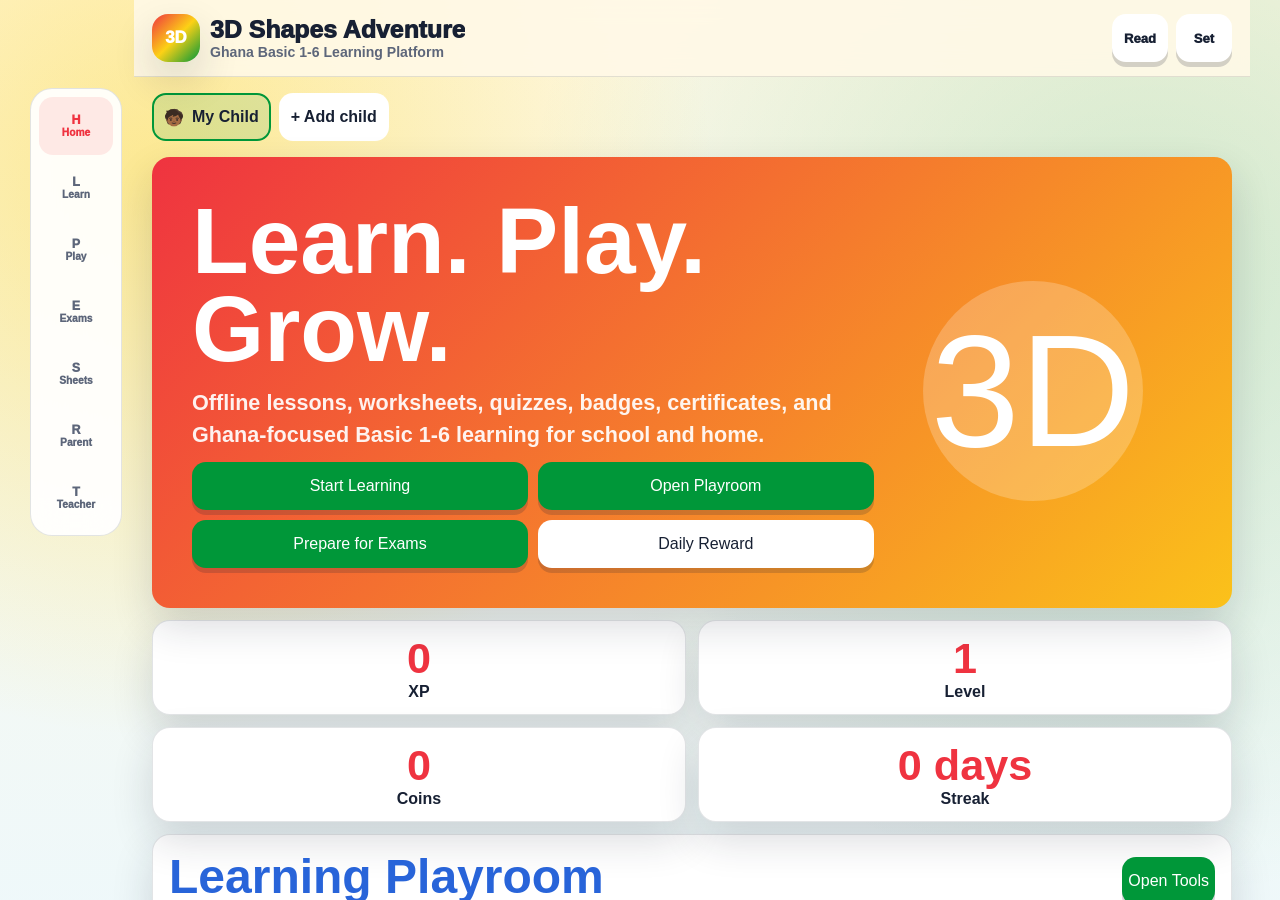
==== reset-cache.html @ 96acb21d "Update iPad-ready learning app" ====
<!DOCTYPE html>
<html lang="en">
<head>
  <meta charset="UTF-8" />
  <meta name="viewport" content="width=device-width, initial-scale=1.0" />
  <title>Reset 3D Shapes Adventure</title>
  <style>
    body {
      display: grid;
      min-height: 100vh;
      margin: 0;
      place-items: center;
      background: linear-gradient(135deg, #ffe66d, #dff7e7);
      color: #172033;
      font-family: Arial, sans-serif;
      text-align: center;
    }

    main {
      width: min(92vw, 520px);
      padding: 28px;
      border-radius: 24px;
      background: #fff;
      box-shadow: 0 20px 50px rgba(23, 32, 51, 0.18);
    }

    h1 {
      margin-top: 0;
      font-size: 2rem;
    }

    p {
      font-size: 1.1rem;
      line-height: 1.5;
    }

    a {
      display: inline-block;
      margin-top: 18px;
      padding: 14px 22px;
      border-radius: 18px;
      background: #009739;
      color: white;
      font-weight: 900;
      text-decoration: none;
    }
  </style>
</head>
<body>
  <main>
    <h1>Refreshing App</h1>
    <p id="status">Clearing the old offline copy so the clean version can load.</p>
    <a href="index.html?v=20260722-self-taught-lessons">Open App</a>
  </main>
  <script>
    async function resetAppCache() {
      try {
        if ("serviceWorker" in navigator) {
          const registrations = await navigator.serviceWorker.getRegistrations();
          await Promise.all(registrations.map((registration) => registration.unregister()));
        }

        if ("caches" in window) {
          const names = await caches.keys();
          await Promise.all(names.map((name) => caches.delete(name)));
        }

        document.getElementById("status").textContent = "Done. Opening the clean version now.";
      } catch (error) {
        document.getElementById("status").textContent = "Cache reset finished. Open the app again.";
      }

      setTimeout(() => {
        window.location.href = "index.html?v=20260722-self-taught-lessons";
      }, 900);
    }

    resetAppCache();
  </script>
</body>
</html>
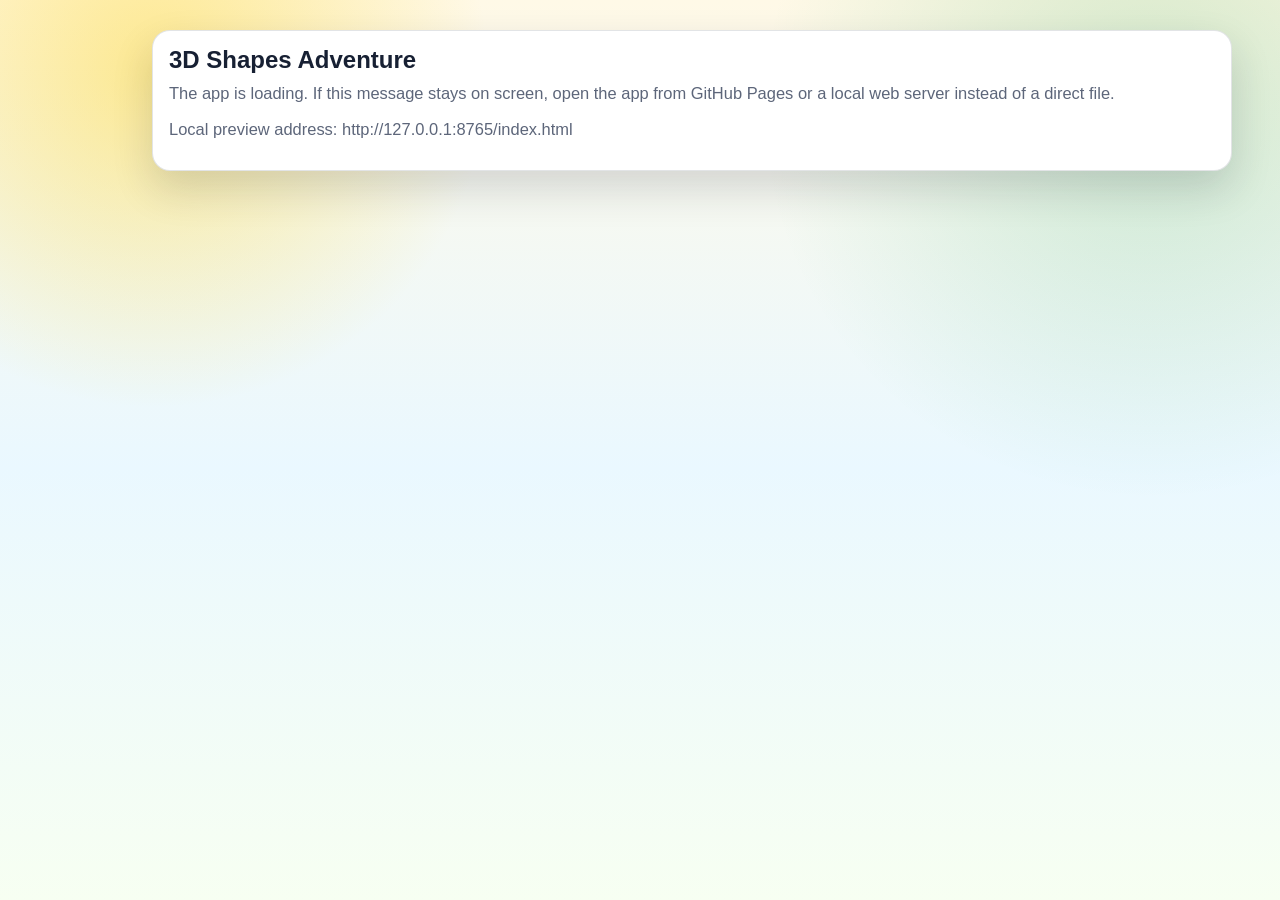
==== commit 92e13a1b: "Add focused subject view and writing tracing practice" ====
--- a/reset-cache.html
+++ b/reset-cache.html
@@ -50,7 +50,7 @@
   <main>
     <h1>Refreshing App</h1>
     <p id="status">Clearing the old offline copy so the clean version can load.</p>
-    <a href="index.html?v=20260722-self-taught-lessons">Open App</a>
+    <a href="index.html?v=20260723-writing-subject-view">Open App</a>
   </main>
   <script>
     async function resetAppCache() {
@@ -71,7 +71,7 @@
       }
 
       setTimeout(() => {
-        window.location.href = "index.html?v=20260722-self-taught-lessons";
+        window.location.href = "index.html?v=20260723-writing-subject-view";
       }, 900);
     }
 
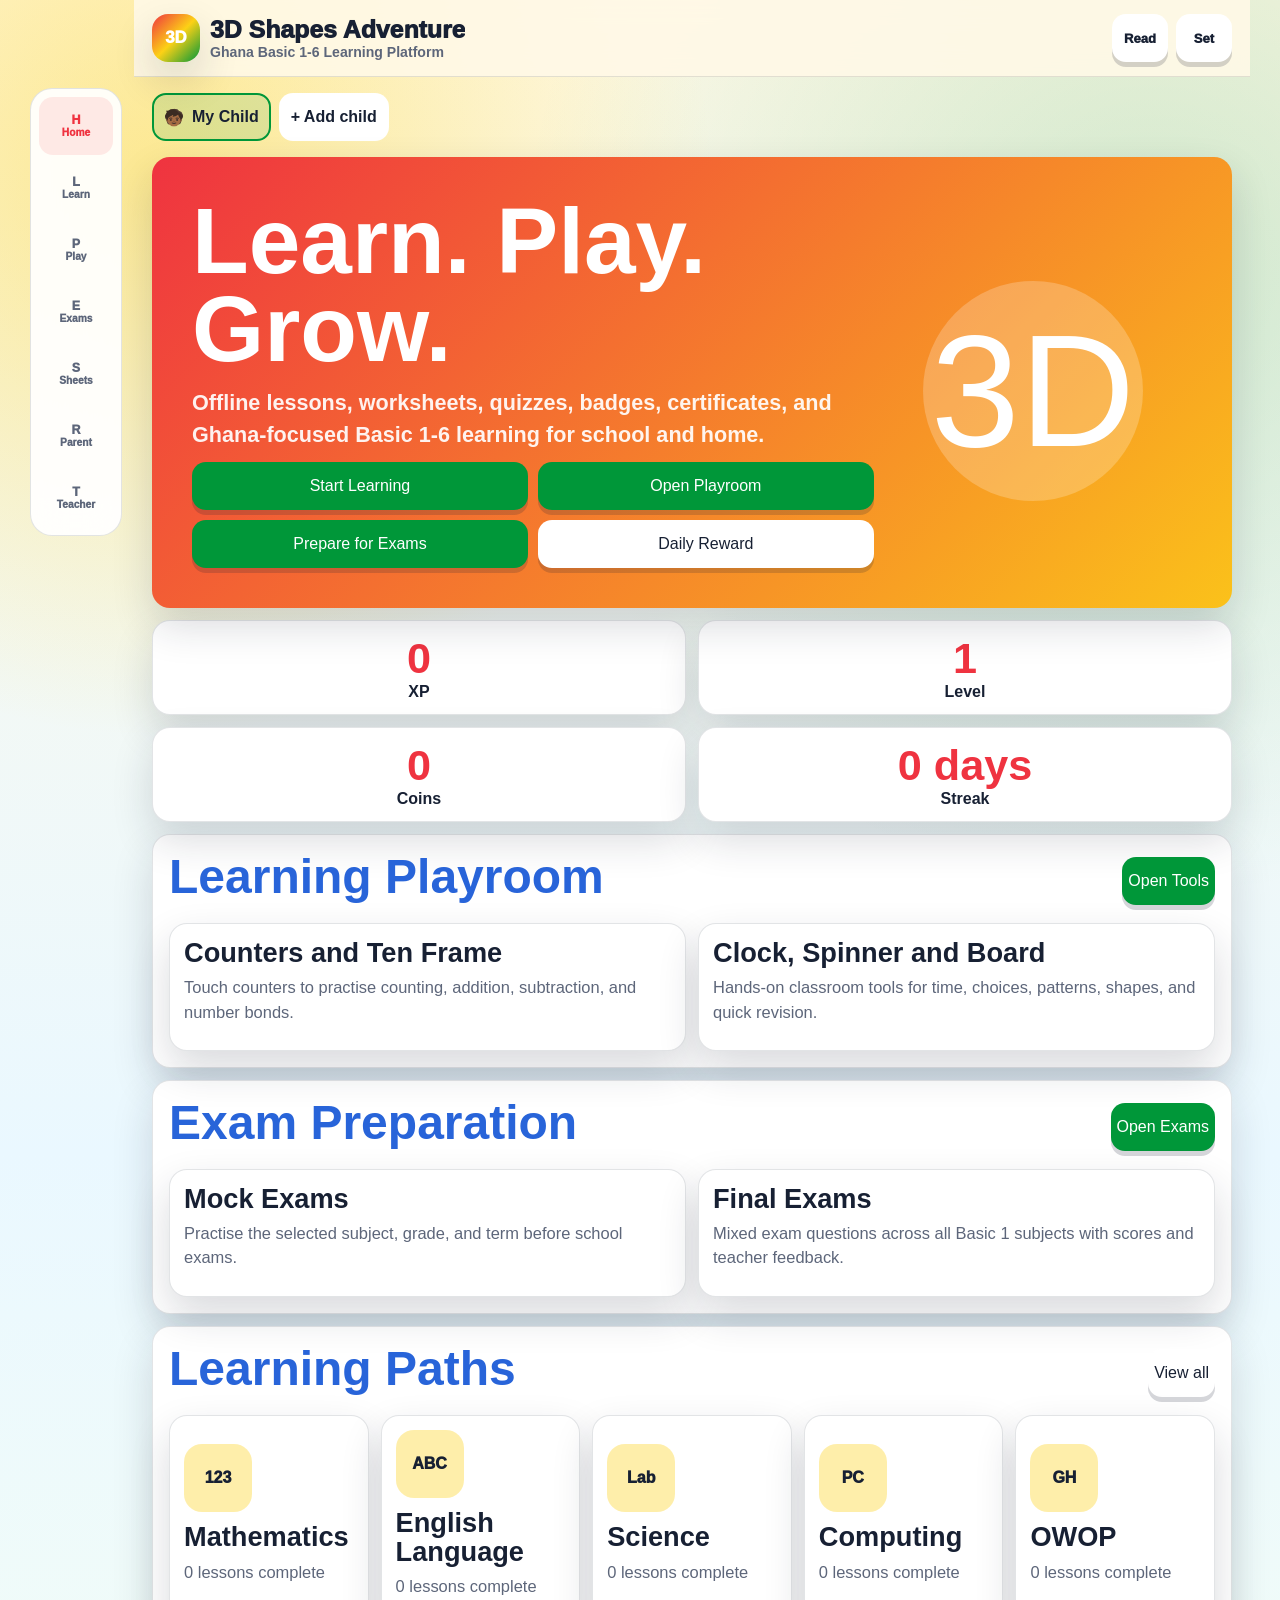
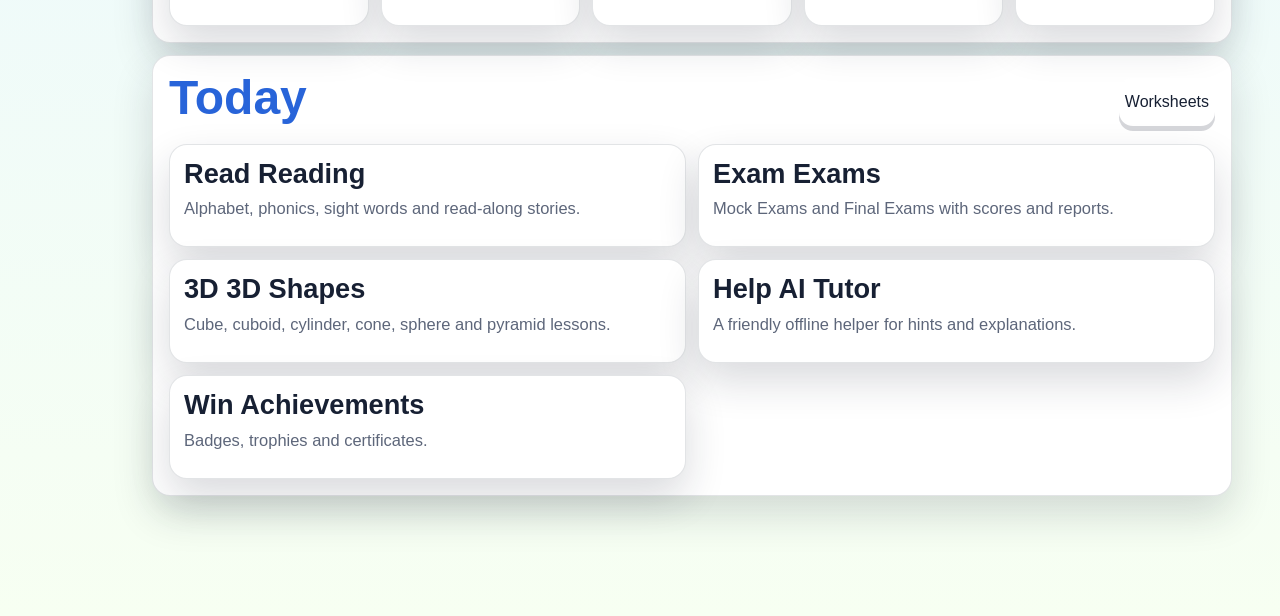
==== commit 269a234f: "Add real finger tracing canvas" ====
--- a/reset-cache.html
+++ b/reset-cache.html
@@ -50,7 +50,7 @@
   <main>
     <h1>Refreshing App</h1>
     <p id="status">Clearing the old offline copy so the clean version can load.</p>
-    <a href="index.html?v=20260723-writing-subject-view">Open App</a>
+    <a href="index.html?v=20260723-finger-tracing">Open App</a>
   </main>
   <script>
     async function resetAppCache() {
@@ -71,7 +71,7 @@
       }
 
       setTimeout(() => {
-        window.location.href = "index.html?v=20260723-writing-subject-view";
+        window.location.href = "index.html?v=20260723-finger-tracing";
       }, 900);
     }
 
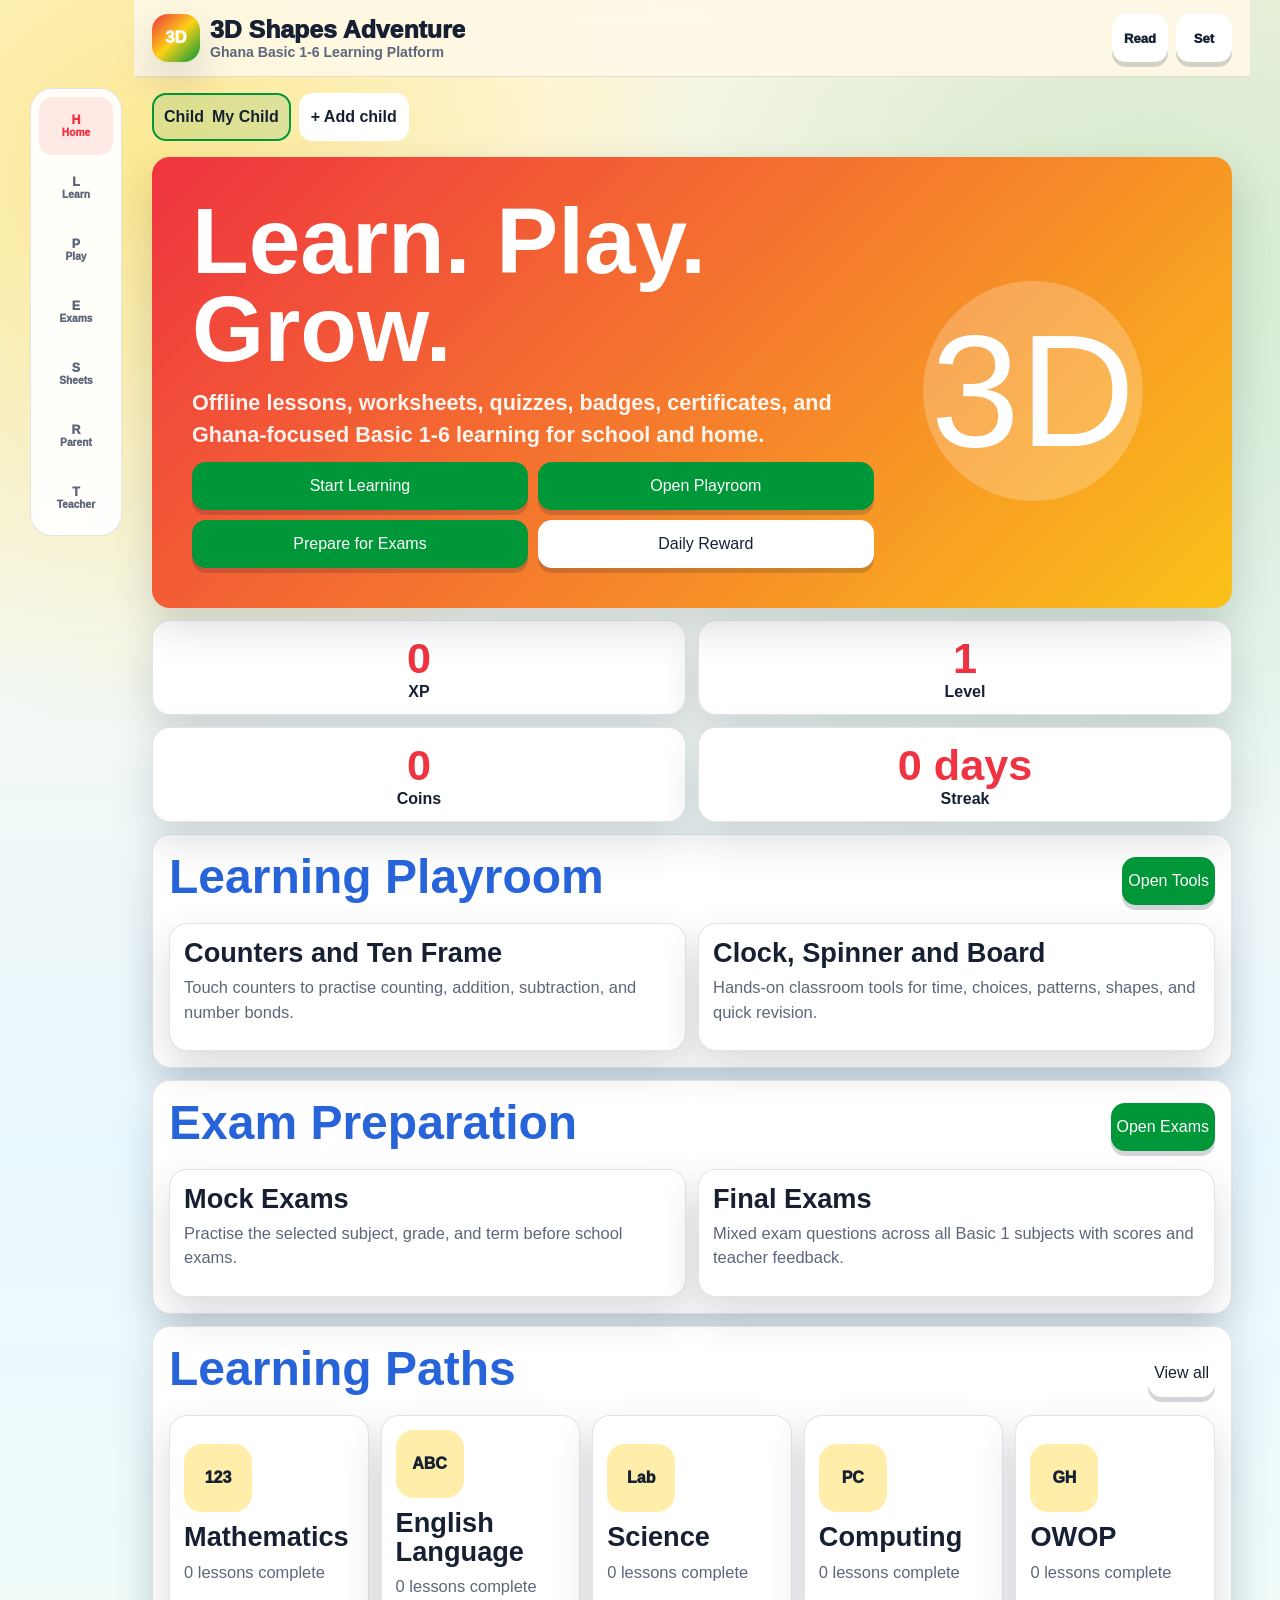
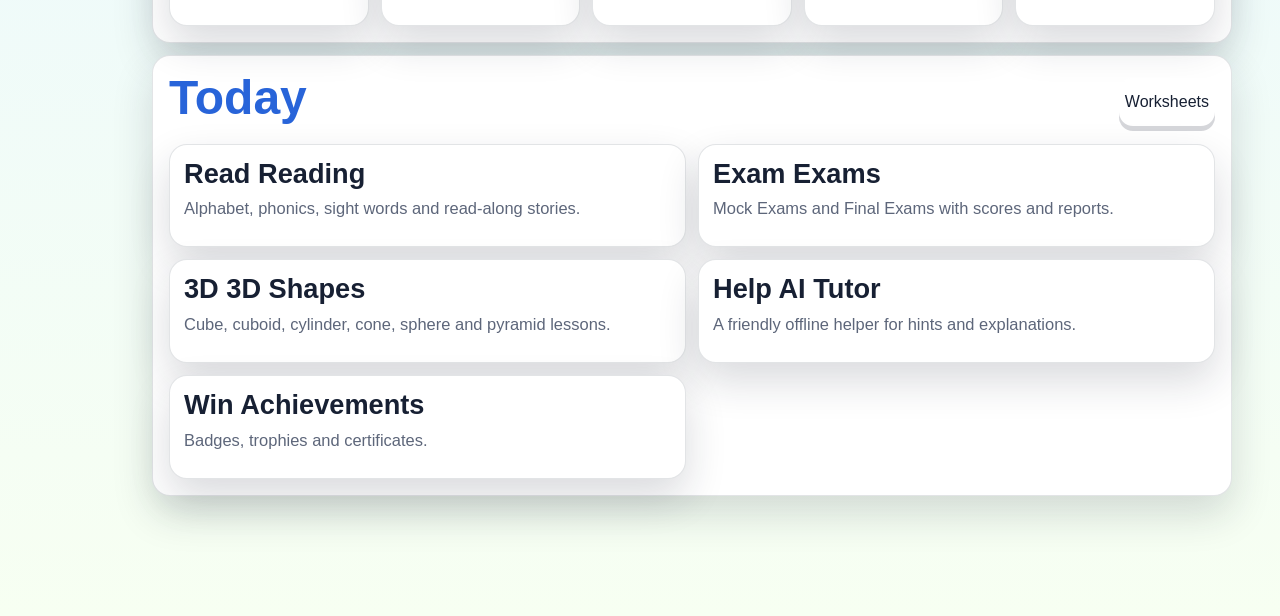
==== commit ab4b3185: "Improve iPad Air compatibility" ====
--- a/reset-cache.html
+++ b/reset-cache.html
@@ -50,7 +50,7 @@
   <main>
     <h1>Refreshing App</h1>
     <p id="status">Clearing the old offline copy so the clean version can load.</p>
-    <a href="index.html?v=20260723-finger-tracing">Open App</a>
+    <a href="index.html?v=20260723-ipad-air-compatible">Open App</a>
   </main>
   <script>
     async function resetAppCache() {
@@ -71,7 +71,7 @@
       }
 
       setTimeout(() => {
-        window.location.href = "index.html?v=20260723-finger-tracing";
+        window.location.href = "index.html?v=20260723-ipad-air-compatible";
       }, 900);
     }
 
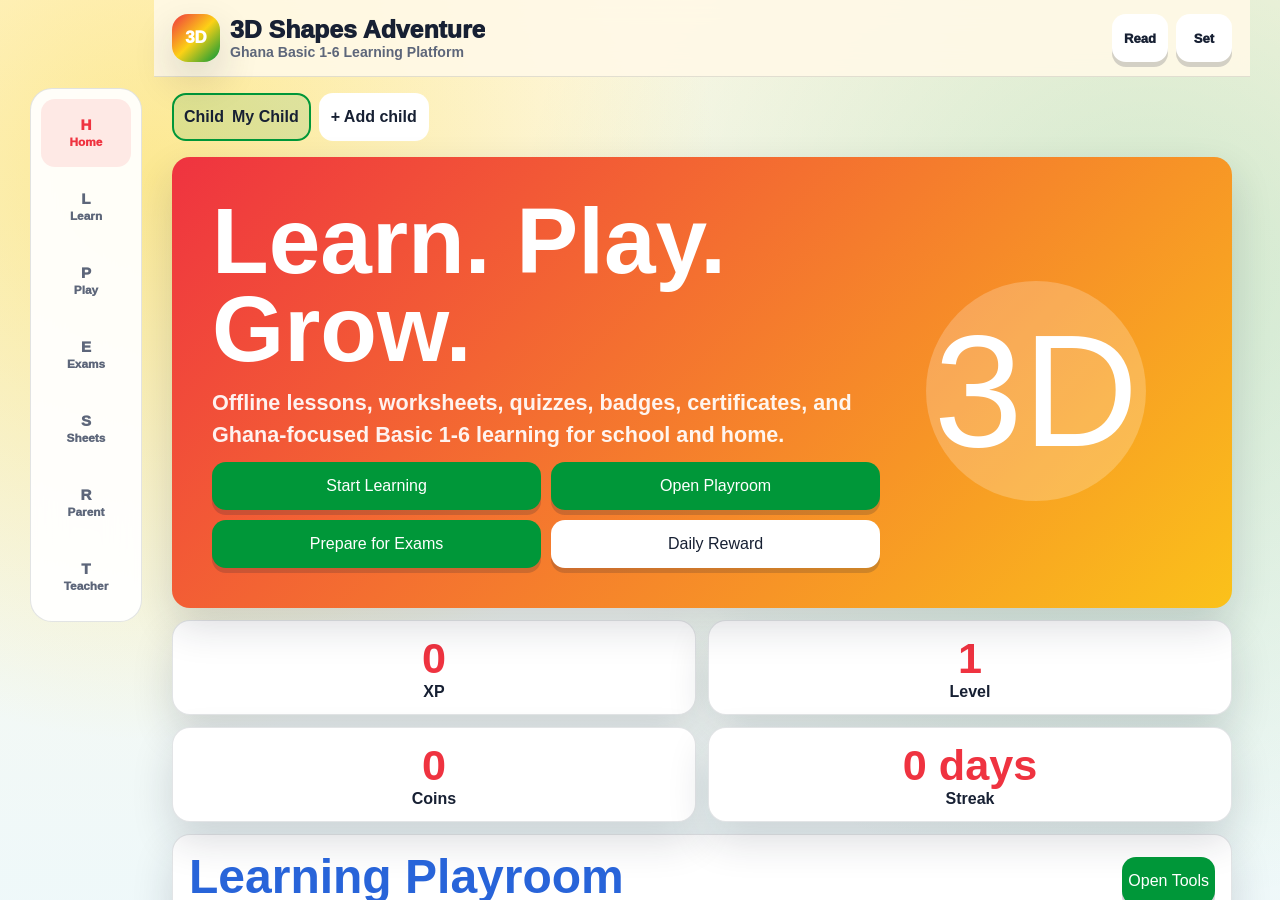
==== commit 20ba8277: "Add word and number games with bigger menu" ====
--- a/reset-cache.html
+++ b/reset-cache.html
@@ -50,7 +50,7 @@
   <main>
     <h1>Refreshing App</h1>
     <p id="status">Clearing the old offline copy so the clean version can load.</p>
-    <a href="index.html?v=20260723-ipad-air-compatible">Open App</a>
+    <a href="index.html?v=20260725-bigger-menu-games">Open App</a>
   </main>
   <script>
     async function resetAppCache() {
@@ -71,7 +71,7 @@
       }
 
       setTimeout(() => {
-        window.location.href = "index.html?v=20260723-ipad-air-compatible";
+        window.location.href = "index.html?v=20260725-bigger-menu-games";
       }, 900);
     }
 
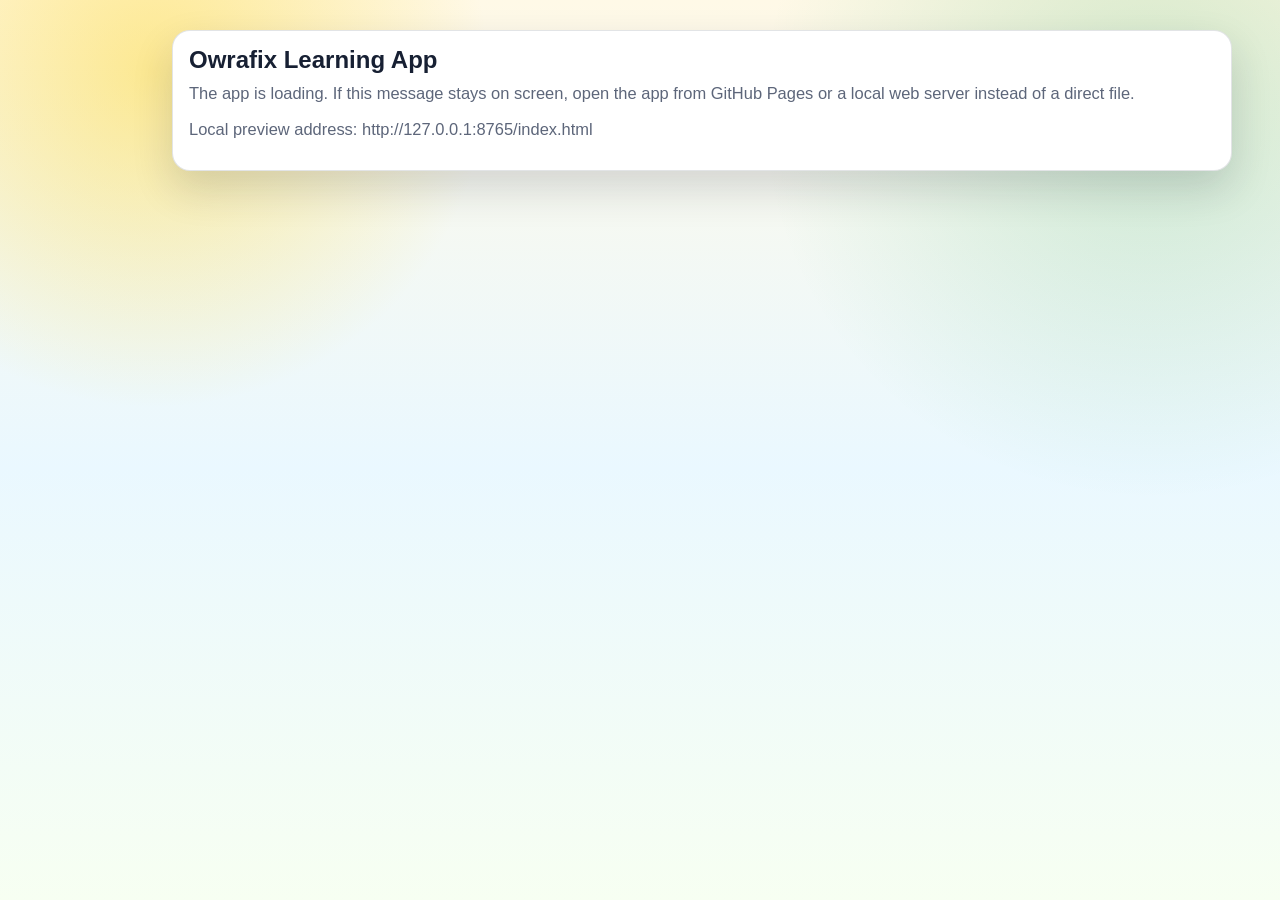
==== commit 16bf6d24: "Rebrand app to Owrafix Learning App" ====
--- a/reset-cache.html
+++ b/reset-cache.html
@@ -3,7 +3,7 @@
 <head>
   <meta charset="UTF-8" />
   <meta name="viewport" content="width=device-width, initial-scale=1.0" />
-  <title>Reset 3D Shapes Adventure</title>
+  <title>Reset Owrafix Learning App</title>
   <style>
     body {
       display: grid;
@@ -50,7 +50,7 @@
   <main>
     <h1>Refreshing App</h1>
     <p id="status">Clearing the old offline copy so the clean version can load.</p>
-    <a href="index.html?v=20260725-bigger-menu-games">Open App</a>
+    <a href="index.html?v=20260725-owrafix-brand">Open App</a>
   </main>
   <script>
     async function resetAppCache() {
@@ -71,7 +71,7 @@
       }
 
       setTimeout(() => {
-        window.location.href = "index.html?v=20260725-bigger-menu-games";
+        window.location.href = "index.html?v=20260725-owrafix-brand";
       }, 900);
     }
 
@@ -79,3 +79,4 @@
   </script>
 </body>
 </html>
+
